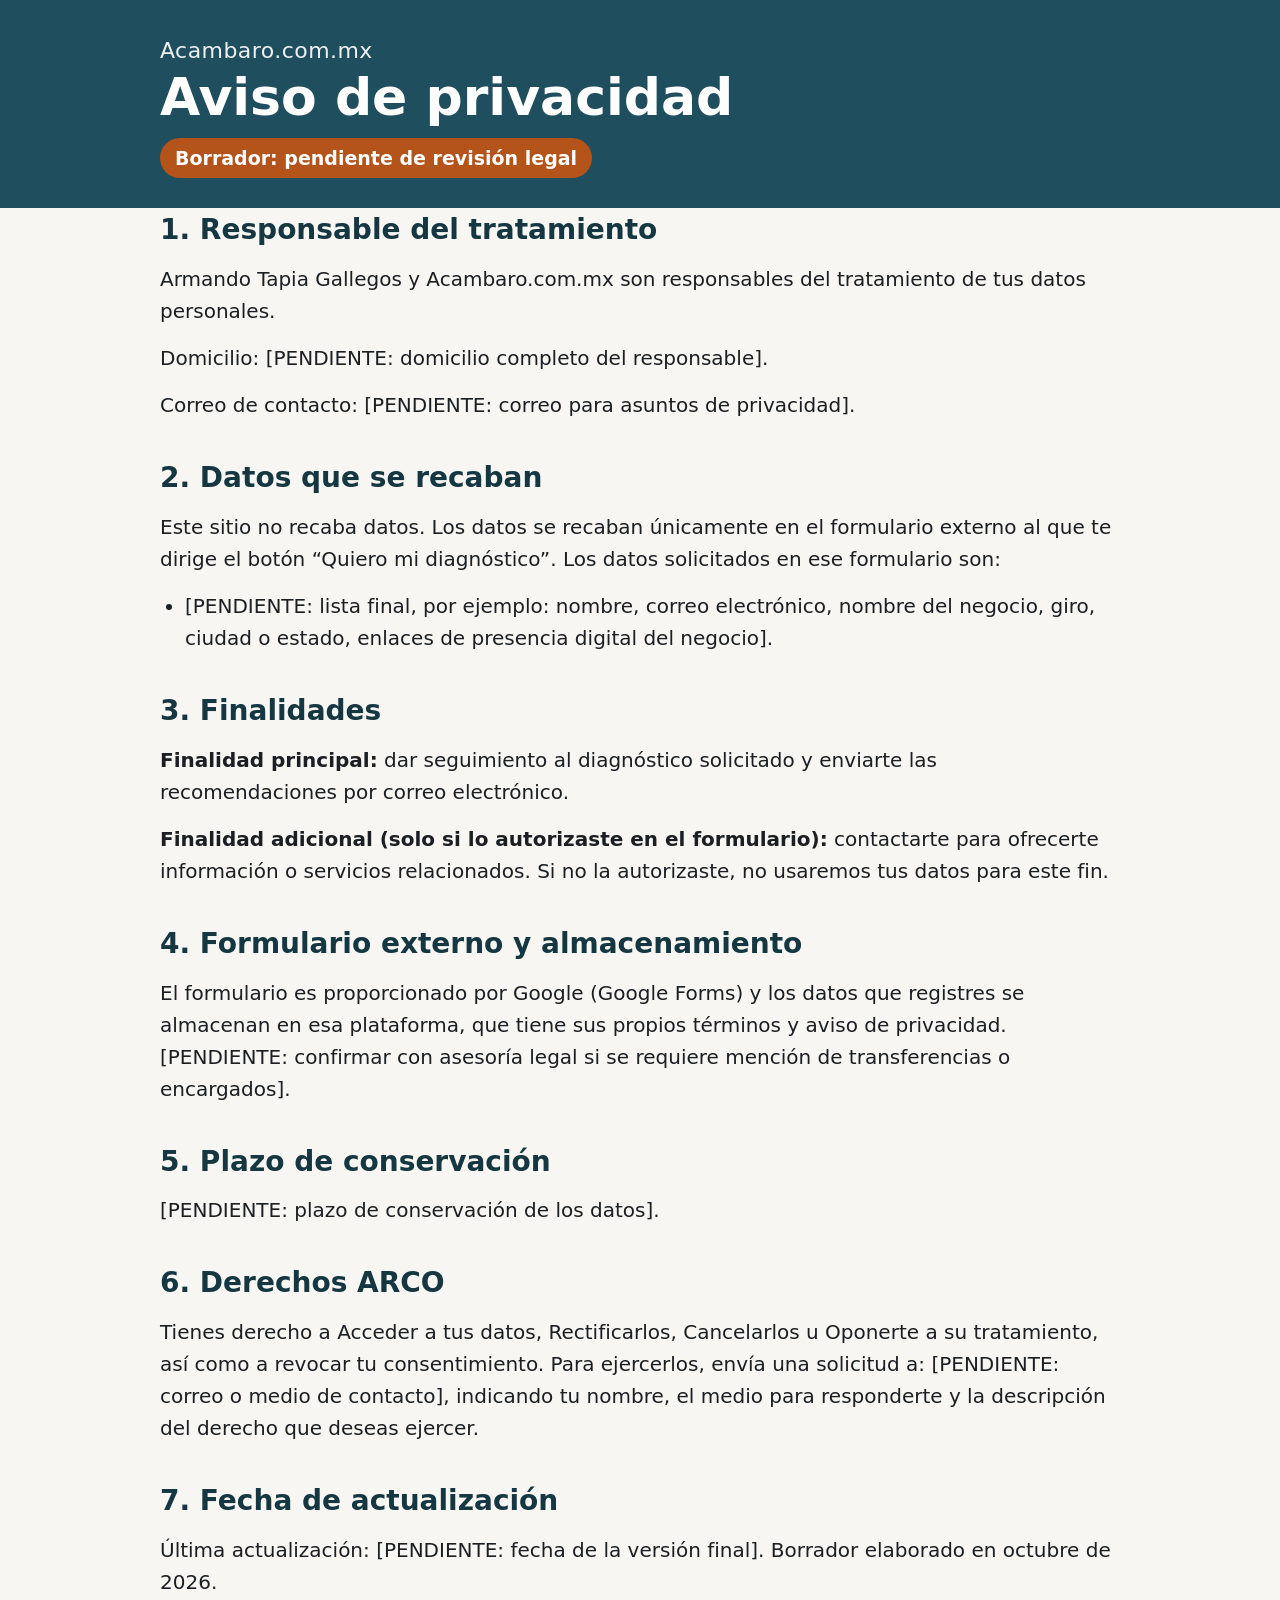
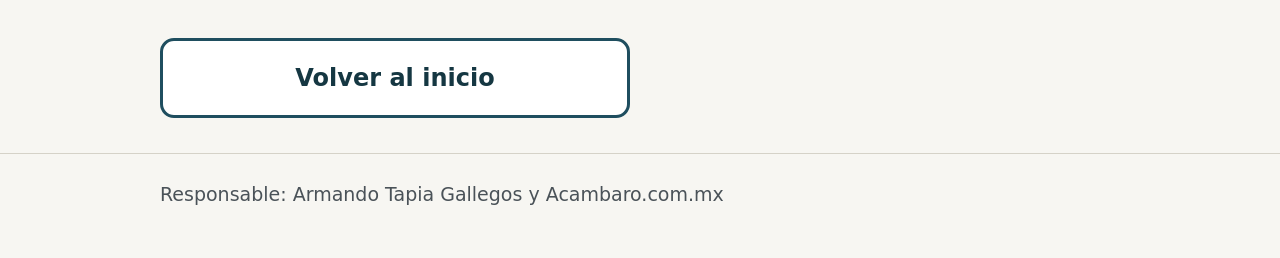
==== aviso-privacidad.html @ 4624b3df "Sitio de demostración: Diagnóstico relámpago Co-Authored-By: Claude Sonnet 5.5 <noreply@anthropic.co" ====
<!DOCTYPE html>
<html lang="es-MX">
<head>
  <meta charset="utf-8">
  <meta name="viewport" content="width=device-width, initial-scale=1">
  <title>Aviso de privacidad · Diagnóstico relámpago</title>
  <meta name="robots" content="noindex">
  <link rel="stylesheet" href="css/styles.css">
</head>
<body>
  <a class="saltar" href="#contenido">Saltar al contenido</a>

  <header class="encabezado">
    <div class="contenedor">
      <div>
        <p class="marca">Acambaro.com.mx</p>
        <h1>Aviso de privacidad</h1>
        <p class="borrador">Borrador: pendiente de revisión legal</p>
      </div>
    </div>
  </header>

  <main id="contenido" class="contenedor texto-legal">
    <section aria-labelledby="responsable">
      <h2 id="responsable">1. Responsable del tratamiento</h2>
      <p>Armando Tapia Gallegos y Acambaro.com.mx son responsables del tratamiento de tus datos personales.</p>
      <p>Domicilio: [PENDIENTE: domicilio completo del responsable].</p>
      <p>Correo de contacto: [PENDIENTE: correo para asuntos de privacidad].</p>
    </section>

    <section aria-labelledby="datos">
      <h2 id="datos">2. Datos que se recaban</h2>
      <p>Este sitio no recaba datos. Los datos se recaban únicamente en el formulario externo al que te dirige el botón “Quiero mi diagnóstico”. Los datos solicitados en ese formulario son:</p>
      <ul>
        <li>[PENDIENTE: lista final, por ejemplo: nombre, correo electrónico, nombre del negocio, giro, ciudad o estado, enlaces de presencia digital del negocio].</li>
      </ul>
    </section>

    <section aria-labelledby="finalidades">
      <h2 id="finalidades">3. Finalidades</h2>
      <p><strong>Finalidad principal:</strong> dar seguimiento al diagnóstico solicitado y enviarte las recomendaciones por correo electrónico.</p>
      <p><strong>Finalidad adicional (solo si lo autorizaste en el formulario):</strong> contactarte para ofrecerte información o servicios relacionados. Si no la autorizaste, no usaremos tus datos para este fin.</p>
    </section>

    <section aria-labelledby="proveedor">
      <h2 id="proveedor">4. Formulario externo y almacenamiento</h2>
      <p>El formulario es proporcionado por Google (Google Forms) y los datos que registres se almacenan en esa plataforma, que tiene sus propios términos y aviso de privacidad. [PENDIENTE: confirmar con asesoría legal si se requiere mención de transferencias o encargados].</p>
    </section>

    <section aria-labelledby="plazo">
      <h2 id="plazo">5. Plazo de conservación</h2>
      <p>[PENDIENTE: plazo de conservación de los datos].</p>
    </section>

    <section aria-labelledby="arco">
      <h2 id="arco">6. Derechos ARCO</h2>
      <p>Tienes derecho a Acceder a tus datos, Rectificarlos, Cancelarlos u Oponerte a su tratamiento, así como a revocar tu consentimiento. Para ejercerlos, envía una solicitud a: [PENDIENTE: correo o medio de contacto], indicando tu nombre, el medio para responderte y la descripción del derecho que deseas ejercer.</p>
    </section>

    <section aria-labelledby="actualizacion">
      <h2 id="actualizacion">7. Fecha de actualización</h2>
      <p>Última actualización: [PENDIENTE: fecha de la versión final]. Borrador elaborado en octubre de 2026.</p>
    </section>

    <section class="acciones" aria-label="Acciones">
      <a class="boton boton-secundario" href="index.html">Volver al inicio</a>
    </section>
  </main>

  <footer class="pie">
    <div class="contenedor">
      <p>Responsable: Armando Tapia Gallegos y Acambaro.com.mx</p>
    </div>
  </footer>
</body>
</html>
---- css/styles.css ----
/* Diagnóstico relámpago · Acambaro.com.mx
   Mobile first. Paleta sobria; los colores de marca son PENDIENTE. */

:root {
  /* PENDIENTE: reemplazar por los colores de Acambaro.com.mx */
  --color-marca: #1f4e5f;
  --color-marca-oscuro: #153742;
  --color-acento: #b4531a;
  --color-fondo: #f7f6f2;
  --color-superficie: #ffffff;
  --color-texto: #1b1f23;
  --color-texto-suave: #4a5258;
  --color-borde: #d5d2c8;
  --radio: 14px;
}

*, *::before, *::after { box-sizing: border-box; }

html { font-size: 112.5%; } /* 18px base */

body {
  margin: 0;
  background: var(--color-fondo);
  color: var(--color-texto);
  font-family: system-ui, -apple-system, "Segoe UI", Roboto, "Helvetica Neue", Arial, sans-serif;
  line-height: 1.6;
}

.contenedor {
  width: 100%;
  max-width: 46rem;
  margin: 0 auto;
  padding: 0 1.25rem;
}

.saltar {
  position: absolute;
  left: -999px;
  top: 0;
  background: var(--color-superficie);
  color: var(--color-texto);
  padding: .75rem 1rem;
  z-index: 10;
}
.saltar:focus { left: 0; }

/* Encabezado */
.encabezado {
  background: var(--color-marca);
  color: #fff;
  padding: 1.5rem 0;
}
.encabezado .contenedor {
  display: flex;
  align-items: center;
  gap: 1rem;
}
.encabezado h1 {
  margin: 0;
  font-size: 1.9rem;
  line-height: 1.15;
}
.marca {
  margin: .15rem 0 0;
  font-size: 1.1rem;
  letter-spacing: .02em;
  opacity: .92;
}
.logo-placeholder {
  flex: none;
  width: 4.5rem;
  height: 4.5rem;
  display: grid;
  place-items: center;
  text-align: center;
  font-size: .6rem;
  font-weight: 700;
  line-height: 1.2;
  border: 2px dashed rgba(255,255,255,.6);
  border-radius: var(--radio);
}
.borrador {
  display: inline-block;
  margin: .5rem 0 0;
  padding: .25rem .75rem;
  background: var(--color-acento);
  color: #fff;
  font-weight: 700;
  border-radius: 999px;
  font-size: .95rem;
}

/* Contenido */
main { padding-top: 1.5rem; padding-bottom: 2rem; }

section { margin-bottom: 1.75rem; }

h2 {
  margin: 0 0 .5rem;
  font-size: 1.4rem;
  color: var(--color-marca-oscuro);
}
p { margin: 0 0 .75rem; }

.aviso-demo {
  padding: .75rem 1rem;
  background: #fff4d6;
  border: 2px solid #c9a227;
  border-radius: var(--radio);
  font-weight: 600;
}

.pasos {
  list-style: none;
  counter-reset: paso;
  margin: 0;
  padding: 0;
  display: grid;
  gap: .75rem;
}
.pasos li {
  counter-increment: paso;
  position: relative;
  padding: 1rem 1rem 1rem 4rem;
  background: var(--color-superficie);
  border: 1px solid var(--color-borde);
  border-radius: var(--radio);
}
.pasos li::before {
  content: counter(paso);
  position: absolute;
  left: 1rem;
  top: 50%;
  transform: translateY(-50%);
  width: 2.2rem;
  height: 2.2rem;
  display: grid;
  place-items: center;
  background: var(--color-marca);
  color: #fff;
  font-weight: 700;
  border-radius: 50%;
}
.paso-titulo { font-weight: 700; }

/* Botones */
.acciones {
  display: grid;
  gap: 1rem;
  margin-top: 2rem;
}
.boton {
  display: flex;
  align-items: center;
  justify-content: center;
  min-height: 3.75rem;
  padding: .9rem 1.5rem;
  border-radius: var(--radio);
  border: 3px solid var(--color-marca);
  font-size: 1.2rem;
  font-weight: 700;
  text-align: center;
  text-decoration: none;
}
.boton-principal { background: var(--color-marca); color: #fff; }
.boton-principal:hover { background: var(--color-marca-oscuro); }
.boton-secundario { background: var(--color-superficie); color: var(--color-marca-oscuro); }
.boton-secundario:hover { background: #eef3f4; }

a:focus-visible, .boton:focus-visible {
  outline: 4px solid var(--color-acento);
  outline-offset: 3px;
}

/* Pie */
.pie {
  border-top: 1px solid var(--color-borde);
  padding: 1.25rem 0 2rem;
  color: var(--color-texto-suave);
  font-size: .95rem;
}
.pie p { margin: 0 0 .4rem; }
.pie a { color: var(--color-marca-oscuro); font-weight: 600; }

/* Aviso legal */
.texto-legal ul { padding-left: 1.25rem; margin: 0 0 .75rem; }

/* Tablet y mayores: texto más grande para leer a un metro */
@media (min-width: 768px) {
  html { font-size: 125%; } /* 20px base */
  .contenedor { max-width: 52rem; padding: 0 2rem; }
  .encabezado h1 { font-size: 2.6rem; }
  .logo-placeholder { width: 6rem; height: 6rem; font-size: .75rem; }
  .acciones { grid-template-columns: 1fr 1fr; }
}

@media (prefers-reduced-motion: reduce) {
  * { transition: none !important; animation: none !important; }
}
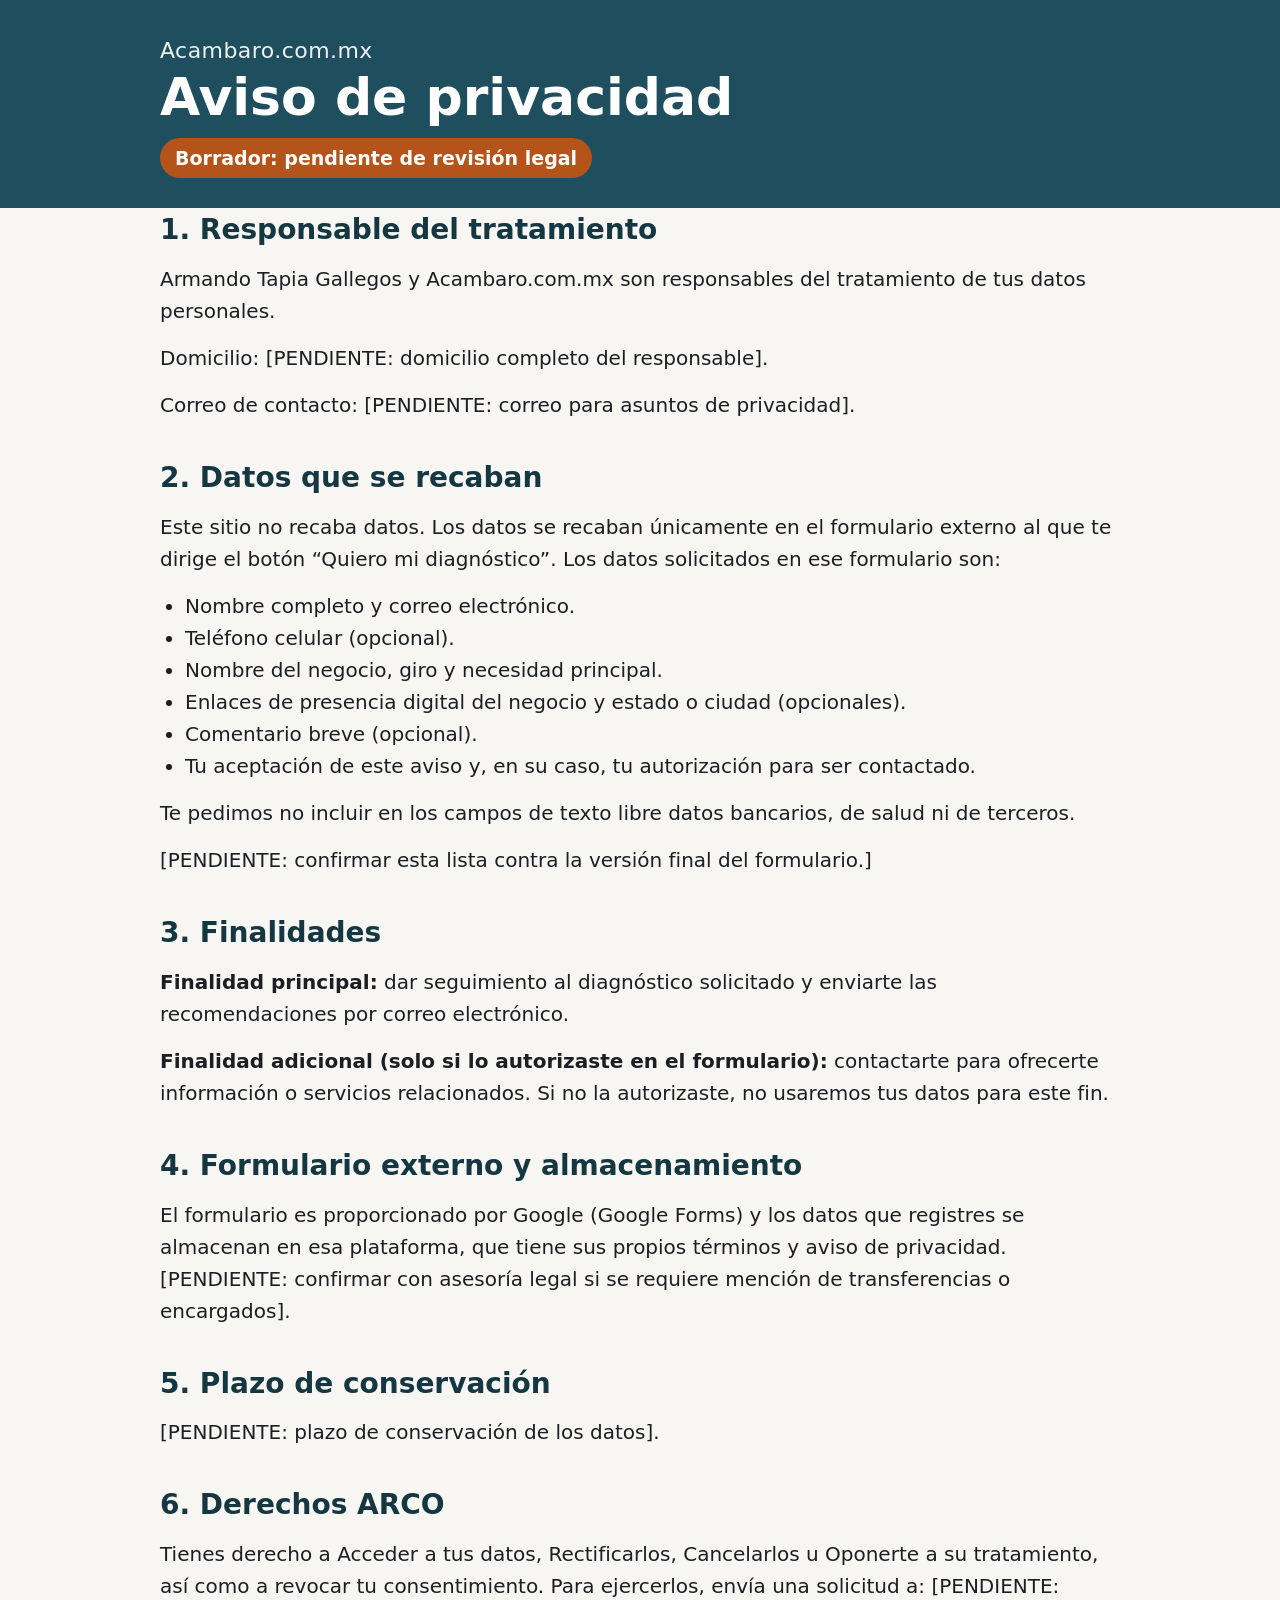
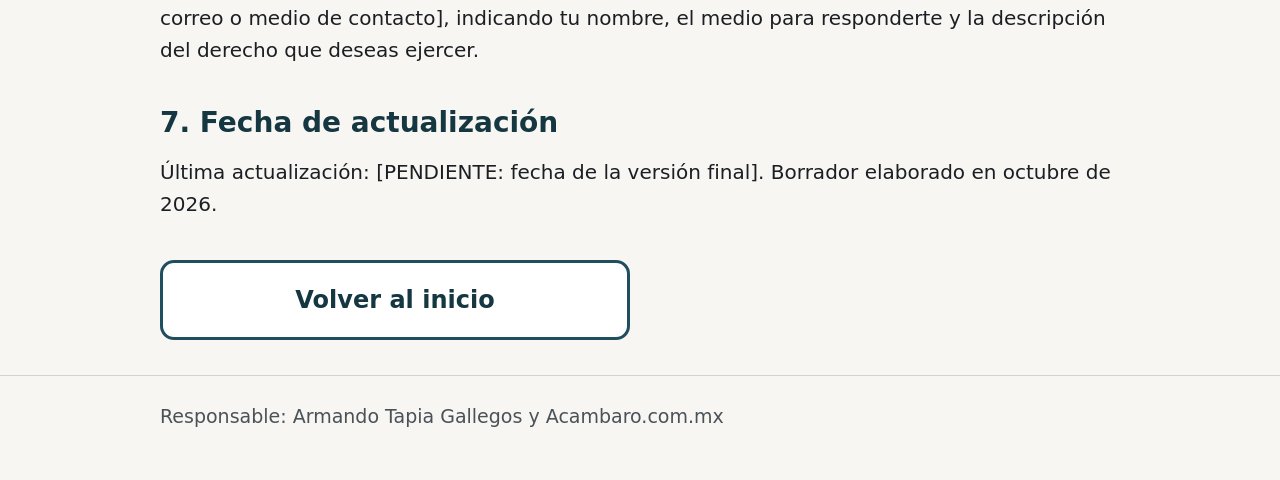
==== commit f342c7a8: "Actualizar aviso de privacidad con los datos del formulario y README con URL del QR Co-Authored-By: " ====
--- a/aviso-privacidad.html
+++ b/aviso-privacidad.html
@@ -32,8 +32,15 @@
       <h2 id="datos">2. Datos que se recaban</h2>
       <p>Este sitio no recaba datos. Los datos se recaban únicamente en el formulario externo al que te dirige el botón “Quiero mi diagnóstico”. Los datos solicitados en ese formulario son:</p>
       <ul>
-        <li>[PENDIENTE: lista final, por ejemplo: nombre, correo electrónico, nombre del negocio, giro, ciudad o estado, enlaces de presencia digital del negocio].</li>
+        <li>Nombre completo y correo electrónico.</li>
+        <li>Teléfono celular (opcional).</li>
+        <li>Nombre del negocio, giro y necesidad principal.</li>
+        <li>Enlaces de presencia digital del negocio y estado o ciudad (opcionales).</li>
+        <li>Comentario breve (opcional).</li>
+        <li>Tu aceptación de este aviso y, en su caso, tu autorización para ser contactado.</li>
       </ul>
+      <p>Te pedimos no incluir en los campos de texto libre datos bancarios, de salud ni de terceros.</p>
+      <p>[PENDIENTE: confirmar esta lista contra la versión final del formulario.]</p>
     </section>
 
     <section aria-labelledby="finalidades">
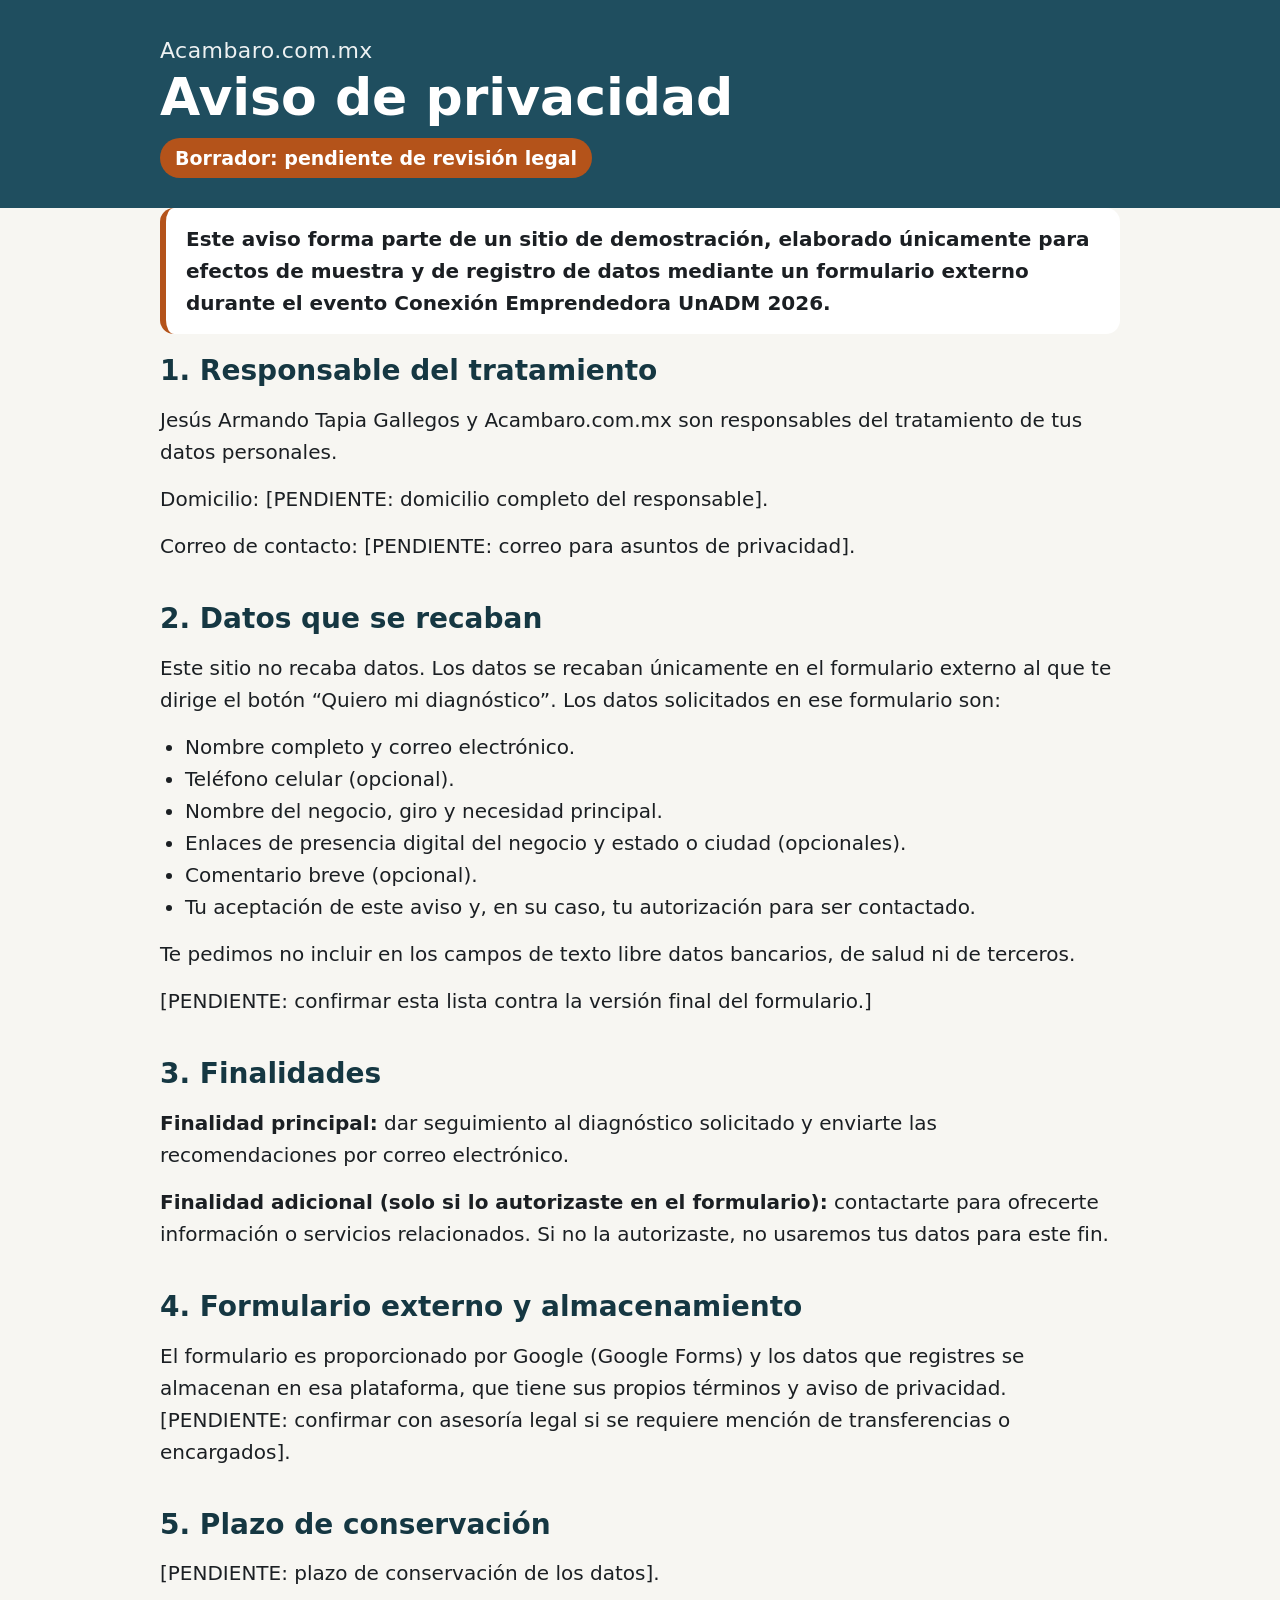
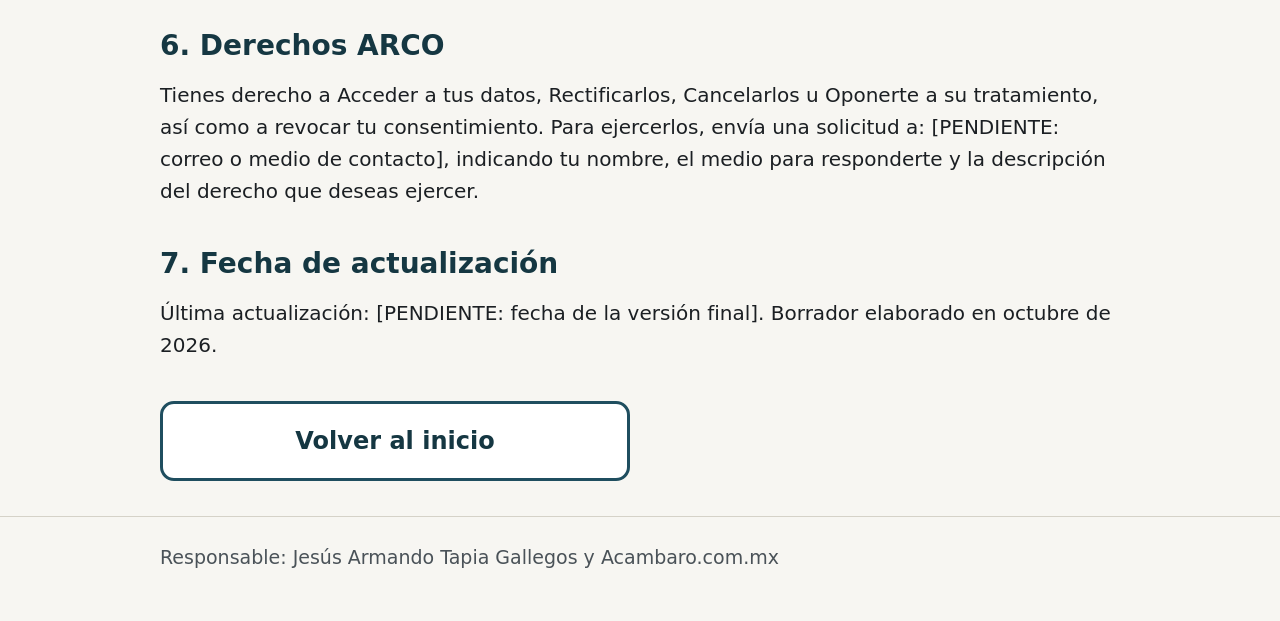
==== commit bc09f444: "Actualizar nombre del responsable y agregar leyenda de demostración Co-Authored-By: Claude Sonnet 5." ====
--- a/aviso-privacidad.html
+++ b/aviso-privacidad.html
@@ -21,9 +21,11 @@
   </header>
 
   <main id="contenido" class="contenedor texto-legal">
+    <p class="leyenda-demo">Este aviso forma parte de un sitio de demostración, elaborado únicamente para efectos de muestra y de registro de datos mediante un formulario externo durante el evento Conexión Emprendedora UnADM 2026.</p>
+
     <section aria-labelledby="responsable">
       <h2 id="responsable">1. Responsable del tratamiento</h2>
-      <p>Armando Tapia Gallegos y Acambaro.com.mx son responsables del tratamiento de tus datos personales.</p>
+      <p>Jesús Armando Tapia Gallegos y Acambaro.com.mx son responsables del tratamiento de tus datos personales.</p>
       <p>Domicilio: [PENDIENTE: domicilio completo del responsable].</p>
       <p>Correo de contacto: [PENDIENTE: correo para asuntos de privacidad].</p>
     </section>
@@ -76,7 +78,7 @@
 
   <footer class="pie">
     <div class="contenedor">
-      <p>Responsable: Armando Tapia Gallegos y Acambaro.com.mx</p>
+      <p>Responsable: Jesús Armando Tapia Gallegos y Acambaro.com.mx</p>
     </div>
   </footer>
 </body>
--- a/css/styles.css
+++ b/css/styles.css
@@ -110,6 +110,14 @@
   font-weight: 600;
 }
 
+.leyenda-demo {
+  padding: .75rem 1rem;
+  background: var(--color-superficie);
+  border-left: 6px solid var(--color-acento);
+  border-radius: var(--radio);
+  font-weight: 600;
+}
+
 .pasos {
   list-style: none;
   counter-reset: paso;
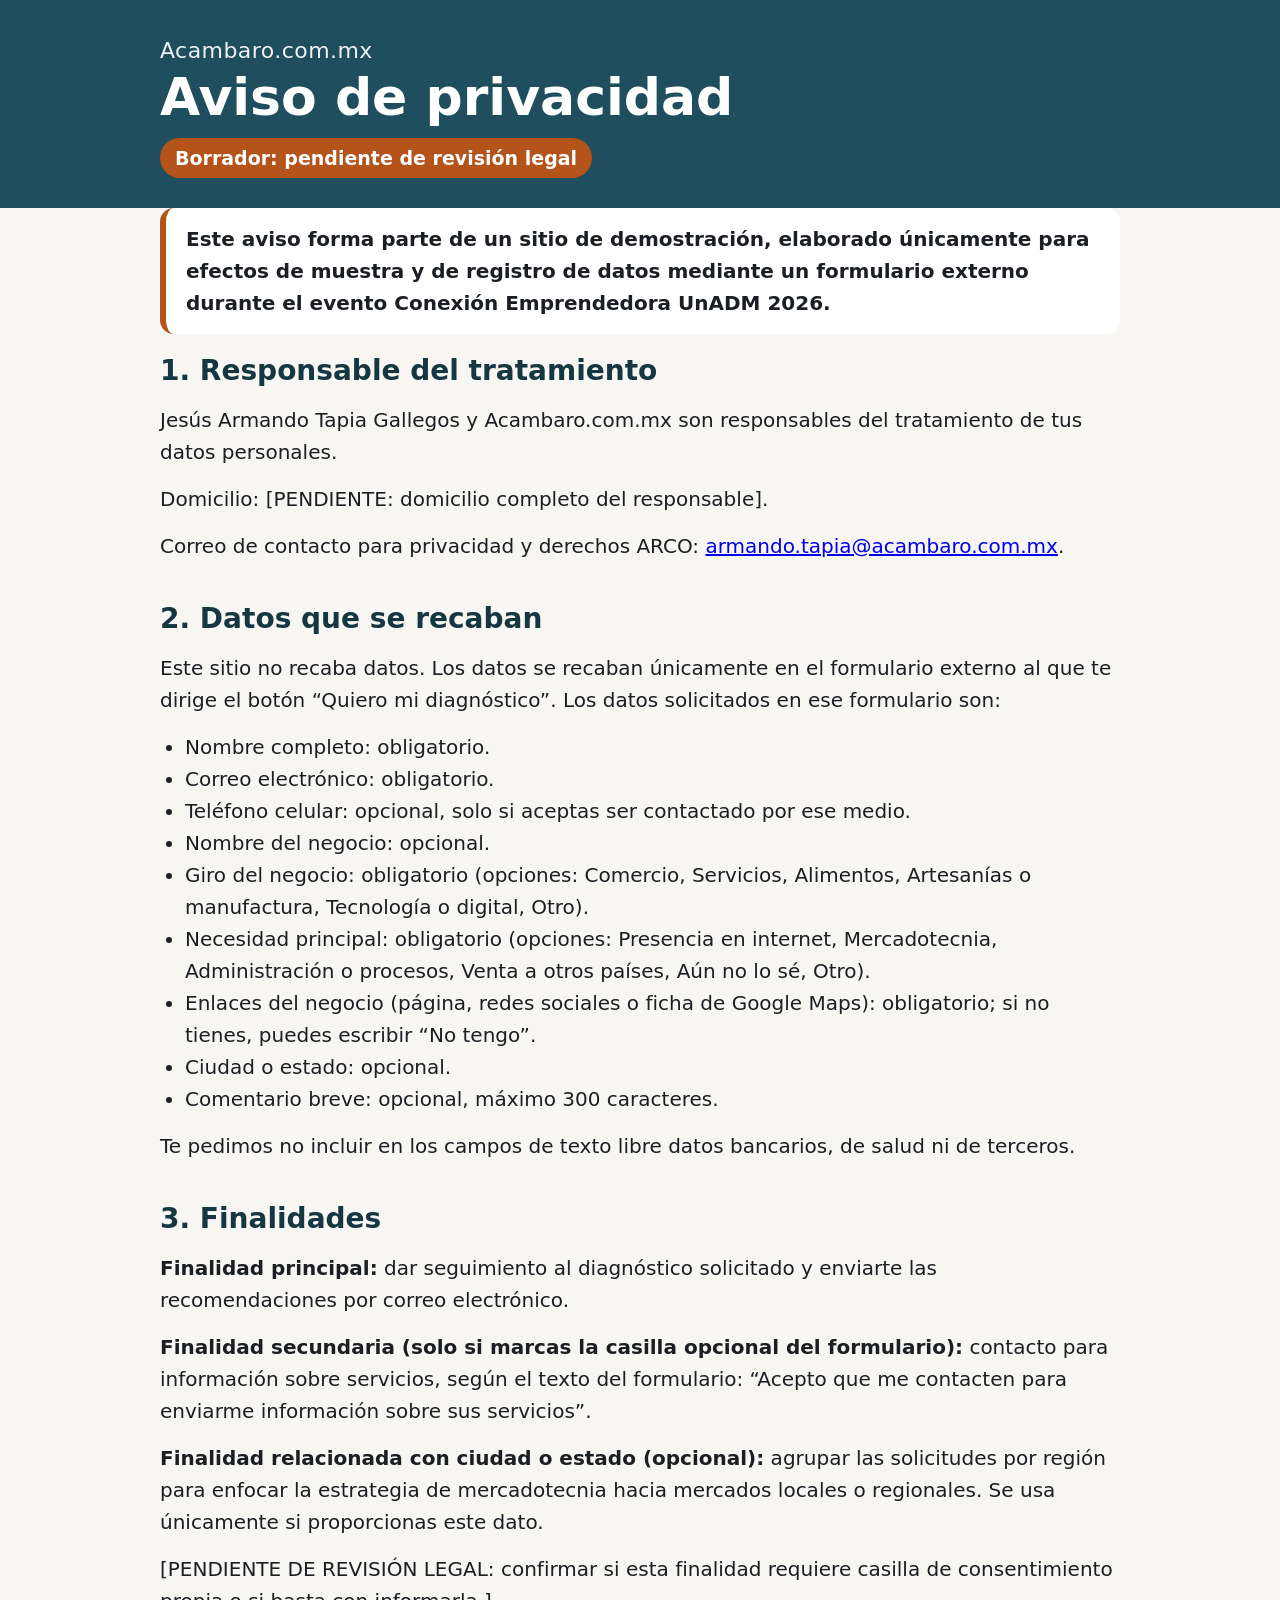
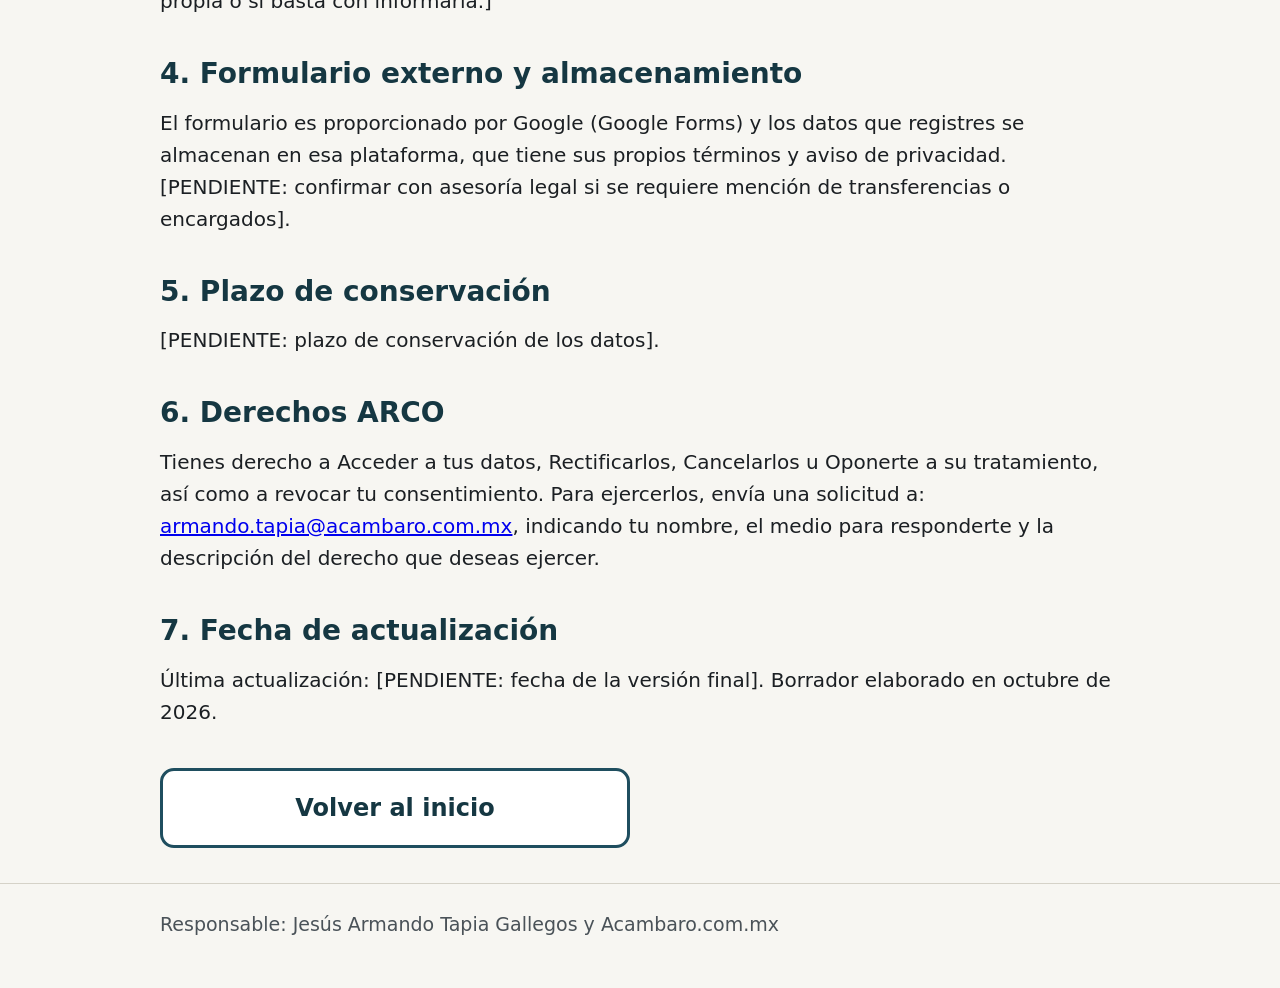
==== commit d79993aa: "Actualizar aviso de privacidad y leyenda del sitio según el formulario Co-Authored-By: Claude Sonnet" ====
--- a/aviso-privacidad.html
+++ b/aviso-privacidad.html
@@ -27,28 +27,32 @@
       <h2 id="responsable">1. Responsable del tratamiento</h2>
       <p>Jesús Armando Tapia Gallegos y Acambaro.com.mx son responsables del tratamiento de tus datos personales.</p>
       <p>Domicilio: [PENDIENTE: domicilio completo del responsable].</p>
-      <p>Correo de contacto: [PENDIENTE: correo para asuntos de privacidad].</p>
+      <p>Correo de contacto para privacidad y derechos ARCO: <a href="mailto:armando.tapia@acambaro.com.mx">armando.tapia@acambaro.com.mx</a>.</p>
     </section>
 
     <section aria-labelledby="datos">
       <h2 id="datos">2. Datos que se recaban</h2>
       <p>Este sitio no recaba datos. Los datos se recaban únicamente en el formulario externo al que te dirige el botón “Quiero mi diagnóstico”. Los datos solicitados en ese formulario son:</p>
       <ul>
-        <li>Nombre completo y correo electrónico.</li>
-        <li>Teléfono celular (opcional).</li>
-        <li>Nombre del negocio, giro y necesidad principal.</li>
-        <li>Enlaces de presencia digital del negocio y estado o ciudad (opcionales).</li>
-        <li>Comentario breve (opcional).</li>
-        <li>Tu aceptación de este aviso y, en su caso, tu autorización para ser contactado.</li>
+        <li>Nombre completo: obligatorio.</li>
+        <li>Correo electrónico: obligatorio.</li>
+        <li>Teléfono celular: opcional, solo si aceptas ser contactado por ese medio.</li>
+        <li>Nombre del negocio: opcional.</li>
+        <li>Giro del negocio: obligatorio (opciones: Comercio, Servicios, Alimentos, Artesanías o manufactura, Tecnología o digital, Otro).</li>
+        <li>Necesidad principal: obligatorio (opciones: Presencia en internet, Mercadotecnia, Administración o procesos, Venta a otros países, Aún no lo sé, Otro).</li>
+        <li>Enlaces del negocio (página, redes sociales o ficha de Google Maps): obligatorio; si no tienes, puedes escribir “No tengo”.</li>
+        <li>Ciudad o estado: opcional.</li>
+        <li>Comentario breve: opcional, máximo 300 caracteres.</li>
       </ul>
       <p>Te pedimos no incluir en los campos de texto libre datos bancarios, de salud ni de terceros.</p>
-      <p>[PENDIENTE: confirmar esta lista contra la versión final del formulario.]</p>
     </section>
 
     <section aria-labelledby="finalidades">
       <h2 id="finalidades">3. Finalidades</h2>
       <p><strong>Finalidad principal:</strong> dar seguimiento al diagnóstico solicitado y enviarte las recomendaciones por correo electrónico.</p>
-      <p><strong>Finalidad adicional (solo si lo autorizaste en el formulario):</strong> contactarte para ofrecerte información o servicios relacionados. Si no la autorizaste, no usaremos tus datos para este fin.</p>
+      <p><strong>Finalidad secundaria (solo si marcas la casilla opcional del formulario):</strong> contacto para información sobre servicios, según el texto del formulario: “Acepto que me contacten para enviarme información sobre sus servicios”.</p>
+      <p><strong>Finalidad relacionada con ciudad o estado (opcional):</strong> agrupar las solicitudes por región para enfocar la estrategia de mercadotecnia hacia mercados locales o regionales. Se usa únicamente si proporcionas este dato.</p>
+      <p>[PENDIENTE DE REVISIÓN LEGAL: confirmar si esta finalidad requiere casilla de consentimiento propia o si basta con informarla.]</p>
     </section>
 
     <section aria-labelledby="proveedor">
@@ -63,7 +67,7 @@
 
     <section aria-labelledby="arco">
       <h2 id="arco">6. Derechos ARCO</h2>
-      <p>Tienes derecho a Acceder a tus datos, Rectificarlos, Cancelarlos u Oponerte a su tratamiento, así como a revocar tu consentimiento. Para ejercerlos, envía una solicitud a: [PENDIENTE: correo o medio de contacto], indicando tu nombre, el medio para responderte y la descripción del derecho que deseas ejercer.</p>
+      <p>Tienes derecho a Acceder a tus datos, Rectificarlos, Cancelarlos u Oponerte a su tratamiento, así como a revocar tu consentimiento. Para ejercerlos, envía una solicitud a: <a href="mailto:armando.tapia@acambaro.com.mx">armando.tapia@acambaro.com.mx</a>, indicando tu nombre, el medio para responderte y la descripción del derecho que deseas ejercer.</p>
     </section>
 
     <section aria-labelledby="actualizacion">
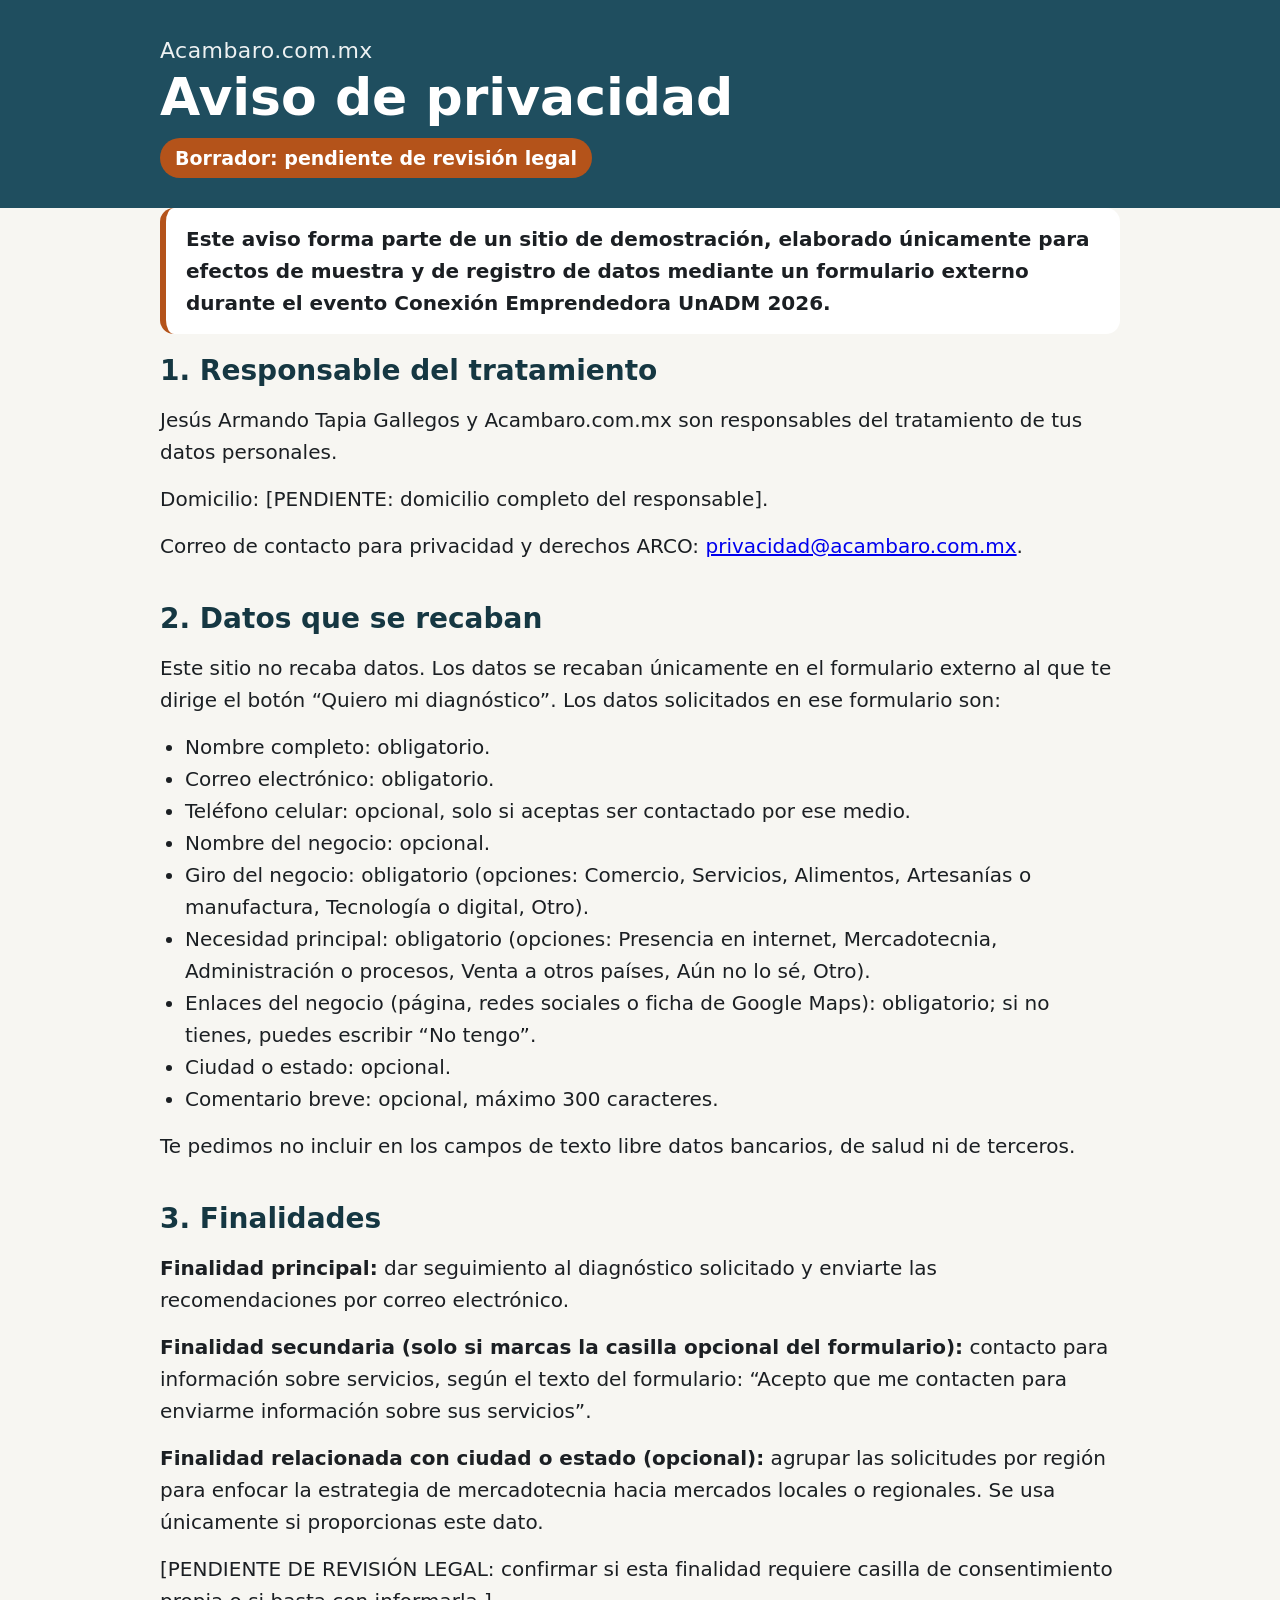
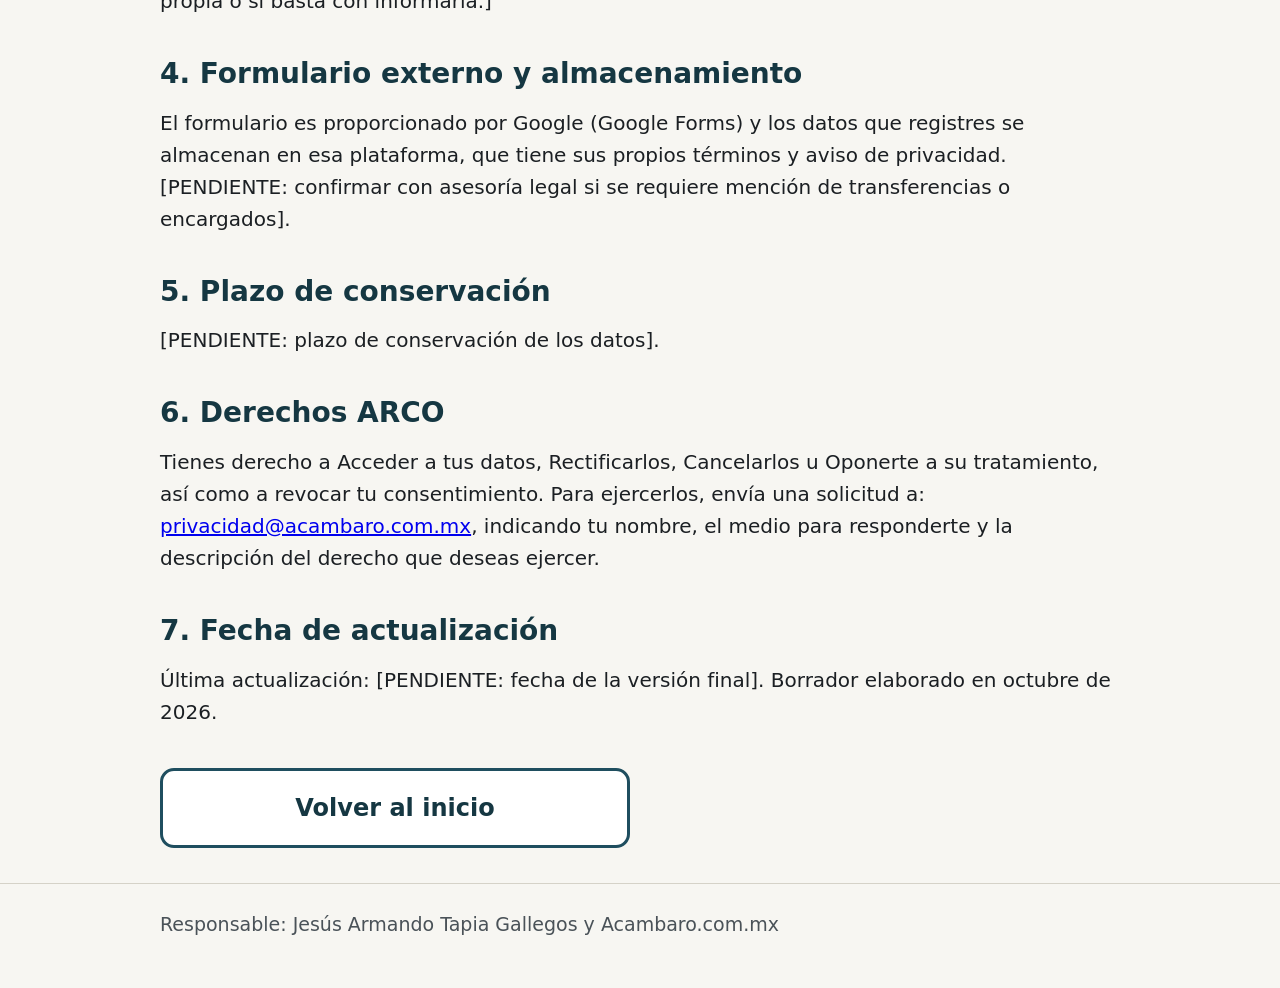
==== commit 9888ecf2: "Usar privacidad@acambaro.com.mx como correo definitivo de privacidad y ARCO Co-Authored-By: Claude S" ====
--- a/aviso-privacidad.html
+++ b/aviso-privacidad.html
@@ -27,7 +27,7 @@
       <h2 id="responsable">1. Responsable del tratamiento</h2>
       <p>Jesús Armando Tapia Gallegos y Acambaro.com.mx son responsables del tratamiento de tus datos personales.</p>
       <p>Domicilio: [PENDIENTE: domicilio completo del responsable].</p>
-      <p>Correo de contacto para privacidad y derechos ARCO: <a href="mailto:armando.tapia@acambaro.com.mx">armando.tapia@acambaro.com.mx</a>.</p>
+      <p>Correo de contacto para privacidad y derechos ARCO: <a href="mailto:privacidad@acambaro.com.mx">privacidad@acambaro.com.mx</a>.</p>
     </section>
 
     <section aria-labelledby="datos">
@@ -67,7 +67,7 @@
 
     <section aria-labelledby="arco">
       <h2 id="arco">6. Derechos ARCO</h2>
-      <p>Tienes derecho a Acceder a tus datos, Rectificarlos, Cancelarlos u Oponerte a su tratamiento, así como a revocar tu consentimiento. Para ejercerlos, envía una solicitud a: <a href="mailto:armando.tapia@acambaro.com.mx">armando.tapia@acambaro.com.mx</a>, indicando tu nombre, el medio para responderte y la descripción del derecho que deseas ejercer.</p>
+      <p>Tienes derecho a Acceder a tus datos, Rectificarlos, Cancelarlos u Oponerte a su tratamiento, así como a revocar tu consentimiento. Para ejercerlos, envía una solicitud a: <a href="mailto:privacidad@acambaro.com.mx">privacidad@acambaro.com.mx</a>, indicando tu nombre, el medio para responderte y la descripción del derecho que deseas ejercer.</p>
     </section>
 
     <section aria-labelledby="actualizacion">
--- a/css/styles.css
+++ b/css/styles.css
@@ -66,17 +66,12 @@
   letter-spacing: .02em;
   opacity: .92;
 }
-.logo-placeholder {
+.logo {
   flex: none;
-  width: 4.5rem;
+  width: auto;
   height: 4.5rem;
-  display: grid;
-  place-items: center;
-  text-align: center;
-  font-size: .6rem;
-  font-weight: 700;
-  line-height: 1.2;
-  border: 2px dashed rgba(255,255,255,.6);
+  padding: .25rem .5rem;
+  background: #fff;
   border-radius: var(--radio);
 }
 .borrador {
@@ -198,7 +193,7 @@
   html { font-size: 125%; } /* 20px base */
   .contenedor { max-width: 52rem; padding: 0 2rem; }
   .encabezado h1 { font-size: 2.6rem; }
-  .logo-placeholder { width: 6rem; height: 6rem; font-size: .75rem; }
+  .logo { height: 6rem; }
   .acciones { grid-template-columns: 1fr 1fr; }
 }
 
